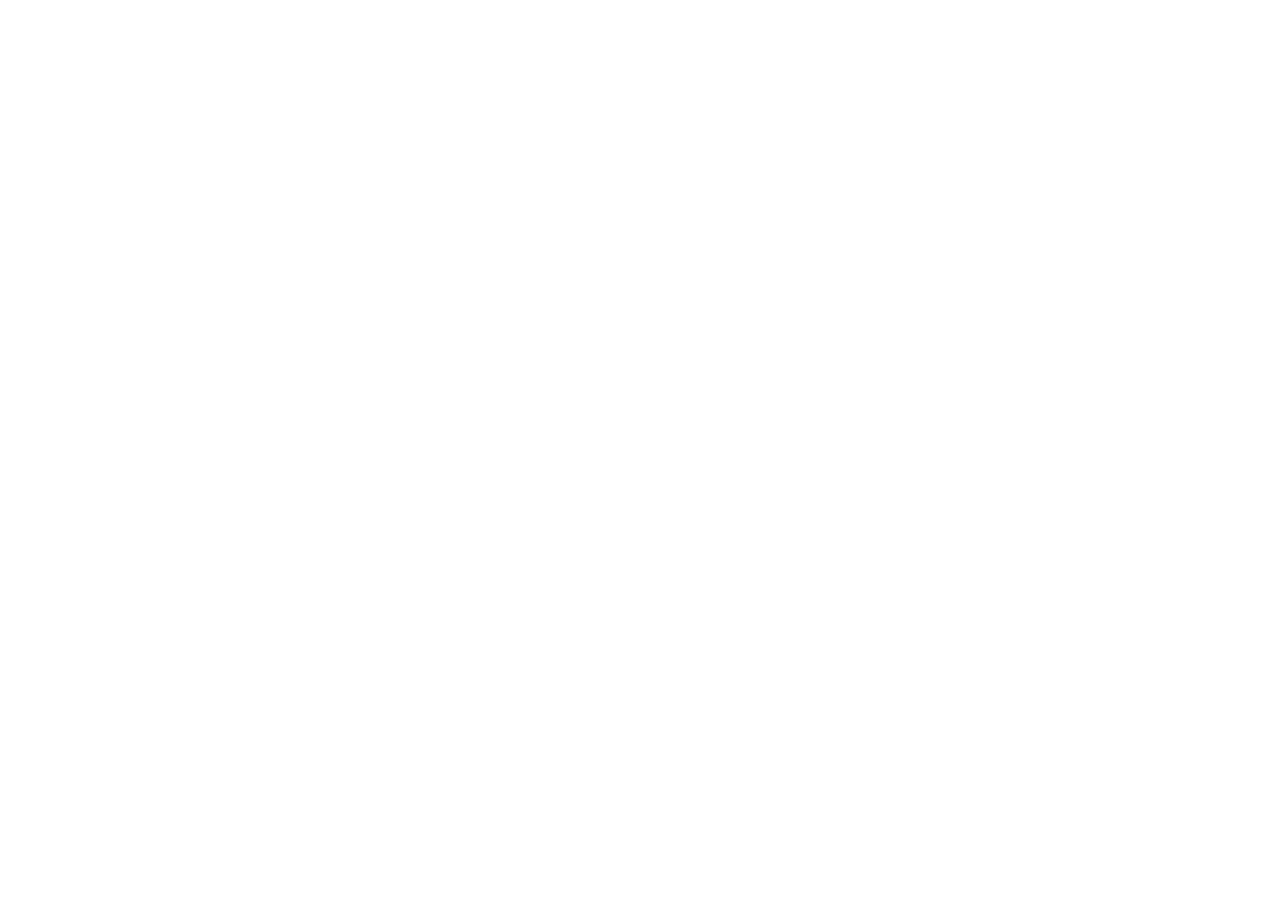
==== index.html @ 43562aa5 "renamed" ====
<!DOCTYPE html>
<html lang="en">
<head>
	<meta charset="UTF-8">
	<title>Canvas</title>
	<style>
		body,#canvas{
			height: 100%;
		}
	</style>
</head>
<body>
	<canvas id="canvas">
	</canvas>
	
	<script src="countdown.js"></script>
	<script src="number.js"></script>
	<!-- <script>
		var ball = {x:512,y:100,r:20,g:2,vx:-4,vy:0,color:"#005588"};
		window.onload = function () {
			 var canvas = document.getElementById("canvas");

			 canvas.width = 1024;
			 canvas.height = 600;

			 var context = canvas.getContext("2d");

			 setInterval(function(){
			 	render(context);
			 	update();
			 }
			 ,
			 50
			 );

			 function update () {
			 	 ball.x += ball.vx;
			 	 ball.y += ball.vy;
			 	 ball.vy += ball.g; 

			 	 if(ball.y >= 600-ball.r){
			 	 	ball.y = 600-ball.r;
			 	 	ball.vy = -ball.vy*0.5;
			 	 }
			 }

			 function render (cxt) {
			 	 cxt.clearRect(0,0,cxt.canvas.width,cxt.canvas.height);

			 	 cxt.fillStyle = ball.color;
			 	 cxt.beginPath();
			 	 cxt.arc(ball.x,ball.y,ball.r,0,2*Math.PI);
			 	 cxt.closePath();

			 	 cxt.fill(); 
			 }
		}
	</script> -->
	

		<!-- //绘制圆
		// window.onload = function () {
		// 	 var canvas = document.getElementById("canvas");

		// 	 canvas.width = 1024;
		// 	 canvas.height = 768;

		// 	 var context = canvas.getContext("2d");

		// 	 context.lineWidth = 5;
		// 	 context.strokeStyle = "#005588";
		// 	 for(var i = 0;i<10;i++){
		// 	 	context.beginPath();
		// 	 	context.arc(50 + i*100, 60, 40, 0, 2*Math.PI*(i+1)/10);
		// 	 	context.closePath();

		// 	 	context.stroke();
		// 	 }

		// 	 for(var i = 0;i<10;i++){
		// 	 	context.beginPath();
		// 	 	context.arc(50 + i*100, 180, 40, 0, 2*Math.PI*(i+1)/10);

		// 	 	context.stroke();
		// 	 }

		// 	 for(var i = 0;i<10;i++){
		// 	 	context.beginPath();
		// 	 	context.arc(50 + i*100, 300, 40, 0, 2*Math.PI*(i+1)/10,true);
		// 	 	context.closePath();

		// 	 	context.stroke();
		// 	 }

		// 	 for(var i = 0;i<10;i++){
		// 	 	context.beginPath();
		// 	 	context.arc(50 + i*100, 420, 40, 0, 2*Math.PI*(i+1)/10,true);

		// 	 	context.stroke();
		// 	 }

		// 	 context.fillStyle = "#005588";
		// 	 for(var i = 0;i<10;i++){
		// 	 	context.beginPath();
		// 	 	context.arc(50 + i*100, 540, 40, 0, 2*Math.PI*(i+1)/10);
		// 	 	context.closePath();

		// 	 	context.fill();
		// 	 }

		// 	 for(var i = 0;i<10;i++){
		// 	 	context.beginPath();
		// 	 	context.arc(50 + i*100, 660, 40, 0, 2*Math.PI*(i+1)/10);

		// 	 	context.fill();
		// 	 }

		// }

		//七巧板
		// var tangram = [
		// 	{p:[{x:0,y:0},{x:400,y:0},{x:200,y:200}],color : "#caff67"},
		// 	{p:[{x:0,y:0},{x:200,y:200},{x:0,y:400}],color : "#67befc"},
		// 	{p:[{x:400,y:0},{x:400,y:200},{x:300,y:300},{x:300,y:100}],color : "#ef3d61"},
		// 	{p:[{x:300,y:100},{x:300,y:300},{x:200,y:200}],color : "#f9f51a"},
		// 	{p:[{x:200,y:200},{x:300,y:300},{x:200,y:400},{x:100,y:300}],color : "#a594c0"},
		// 	{p:[{x:100,y:300},{x:200,y:400},{x:0,y:400}],color : "#fa8ecc"},
		// 	{p:[{x:400,y:200},{x:400,y:400},{x:200,y:400}],color : "#f6ca29"}
		// ]

		// window.onload = function () {
		// 	 var canvas = document.getElementById("canvas");

		// 	 canvas.width = 400;
		// 	 canvas.height = 400;

		// 	 var context = canvas.getContext("2d");
		// 	 for(var i = 0;i<tangram.length;i++){
		// 	 	draw(tangram[i],context);
		// 	 }
			 	
		// }

		// function draw (piece,cxt) {
		// 	 cxt.beginPath();
		// 	 cxt.moveTo(piece.p[0].x, piece.p[0].y);
		// 	 for(var i = 1;i<piece.p.length;i++){
		// 	 	cxt.lineTo(piece.p[i].x,piece.p[i].y);
		// 	 }  	
		// 	 cxt.closePath();

		// 	 cxt.fillStyle = piece.color;
		// 	 cxt.fill();

		// 	 cxt.strokeStyle = "black";
		// 	 cxt.lineWidth = 3;
		// 	 cxt.stroke();
		// } -->
	

</body>
</html>
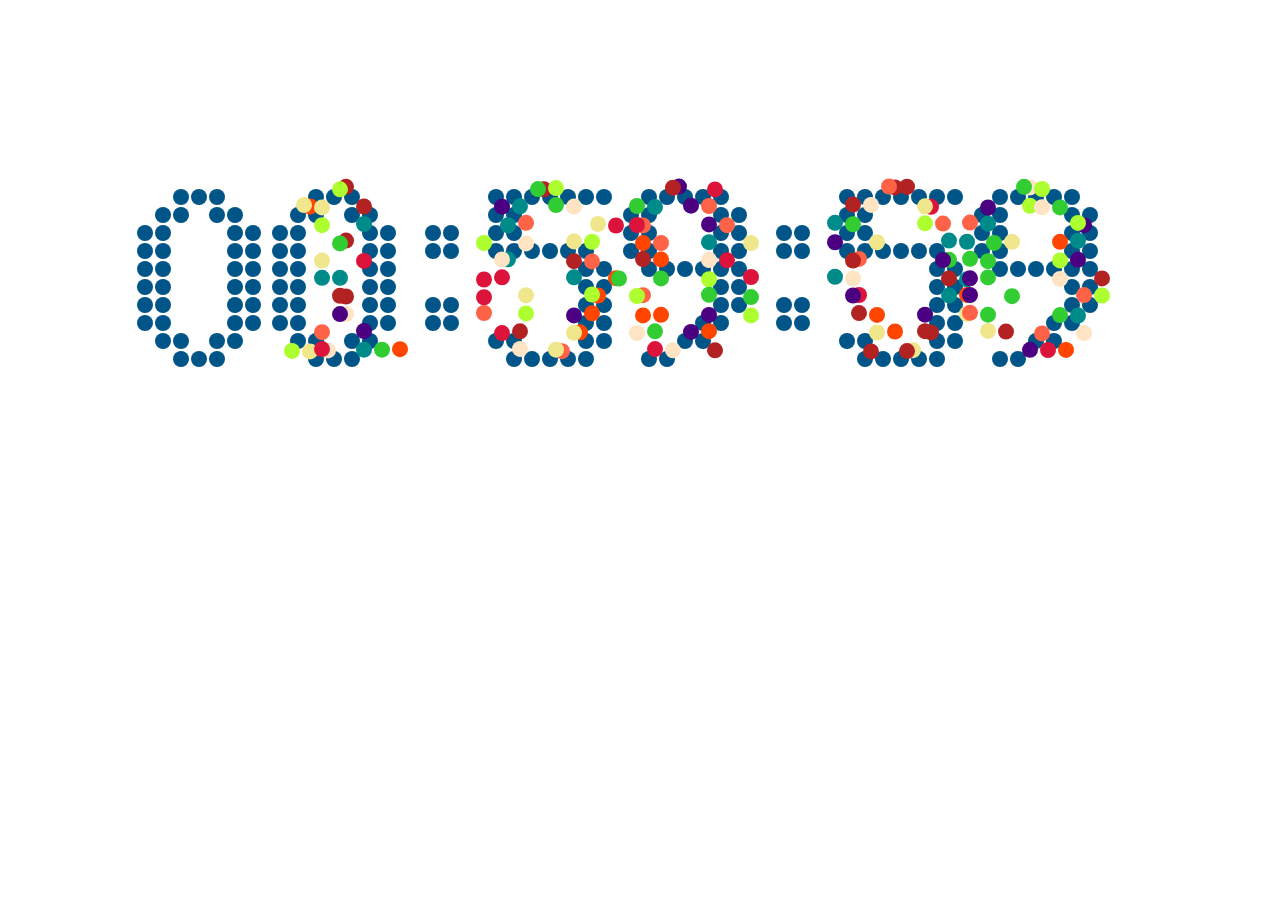
==== commit 6e3ff776: "modified" ====
--- a/index.html
+++ b/index.html
@@ -13,8 +13,8 @@
 	<canvas id="canvas">
 	</canvas>
 	
-	<script src="countdown.js"></script>
-	<script src="number.js"></script>
+	<script src="yvette14.github.io/countdown.js"></script>
+	<script src="yvette14.github.io/number.js"></script>
 	<!-- <script>
 		var ball = {x:512,y:100,r:20,g:2,vx:-4,vy:0,color:"#005588"};
 		window.onload = function () {
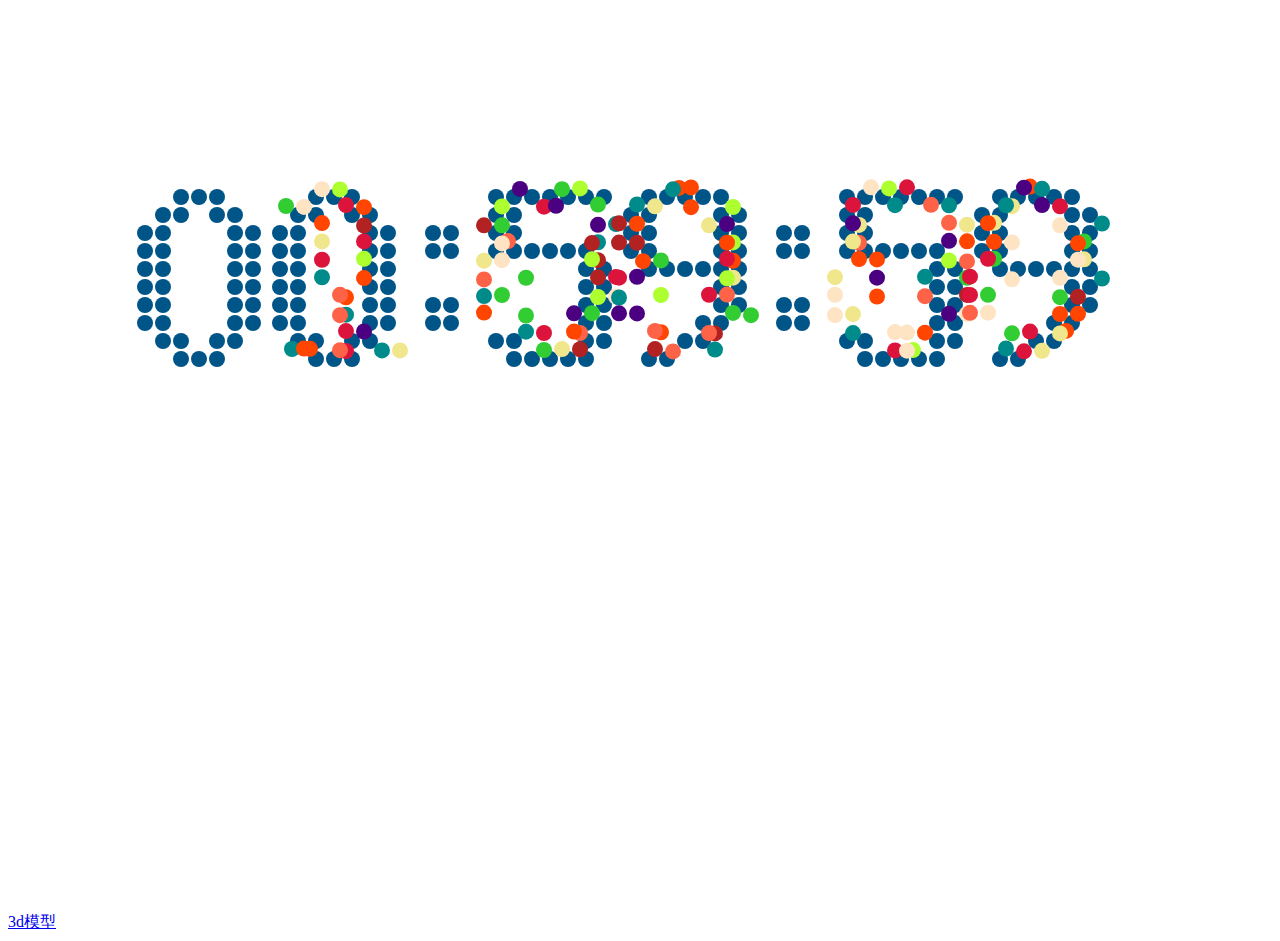
==== commit a5fff796: "modified" ====
--- a/index.html
+++ b/index.html
@@ -12,6 +12,7 @@
 <body>
 	<canvas id="canvas">
 	</canvas>
+	<a href="html/3d">3d模型</a>
 	
 	<script src="yvette14.github.io/countdown.js"></script>
 	<script src="yvette14.github.io/number.js"></script>
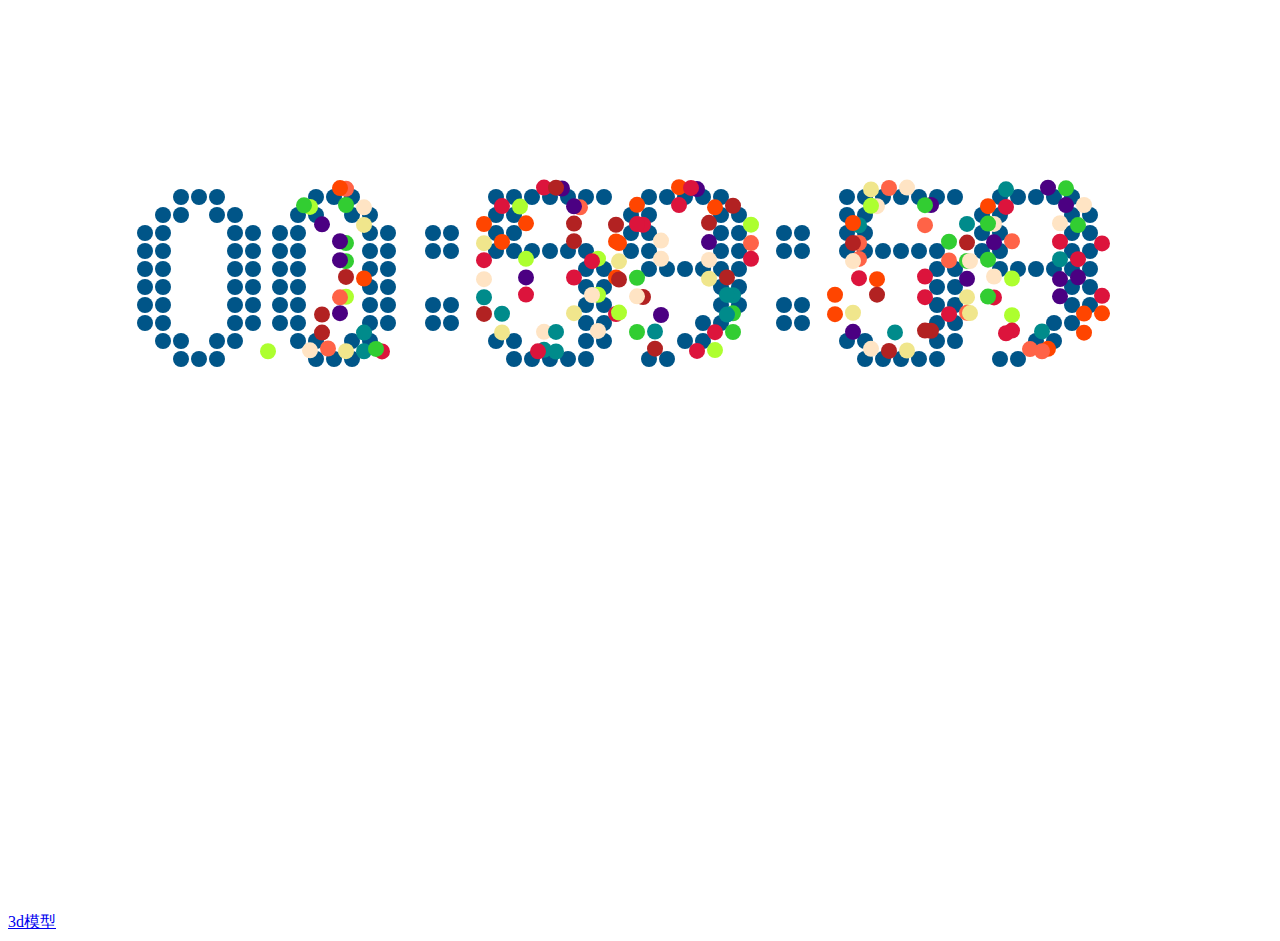
==== commit e4832da8: "modified" ====
--- a/index.html
+++ b/index.html
@@ -12,7 +12,7 @@
 <body>
 	<canvas id="canvas">
 	</canvas>
-	<a href="html/3d">3d模型</a>
+	<a href="html/3d.html">3d模型</a>
 	
 	<script src="yvette14.github.io/countdown.js"></script>
 	<script src="yvette14.github.io/number.js"></script>
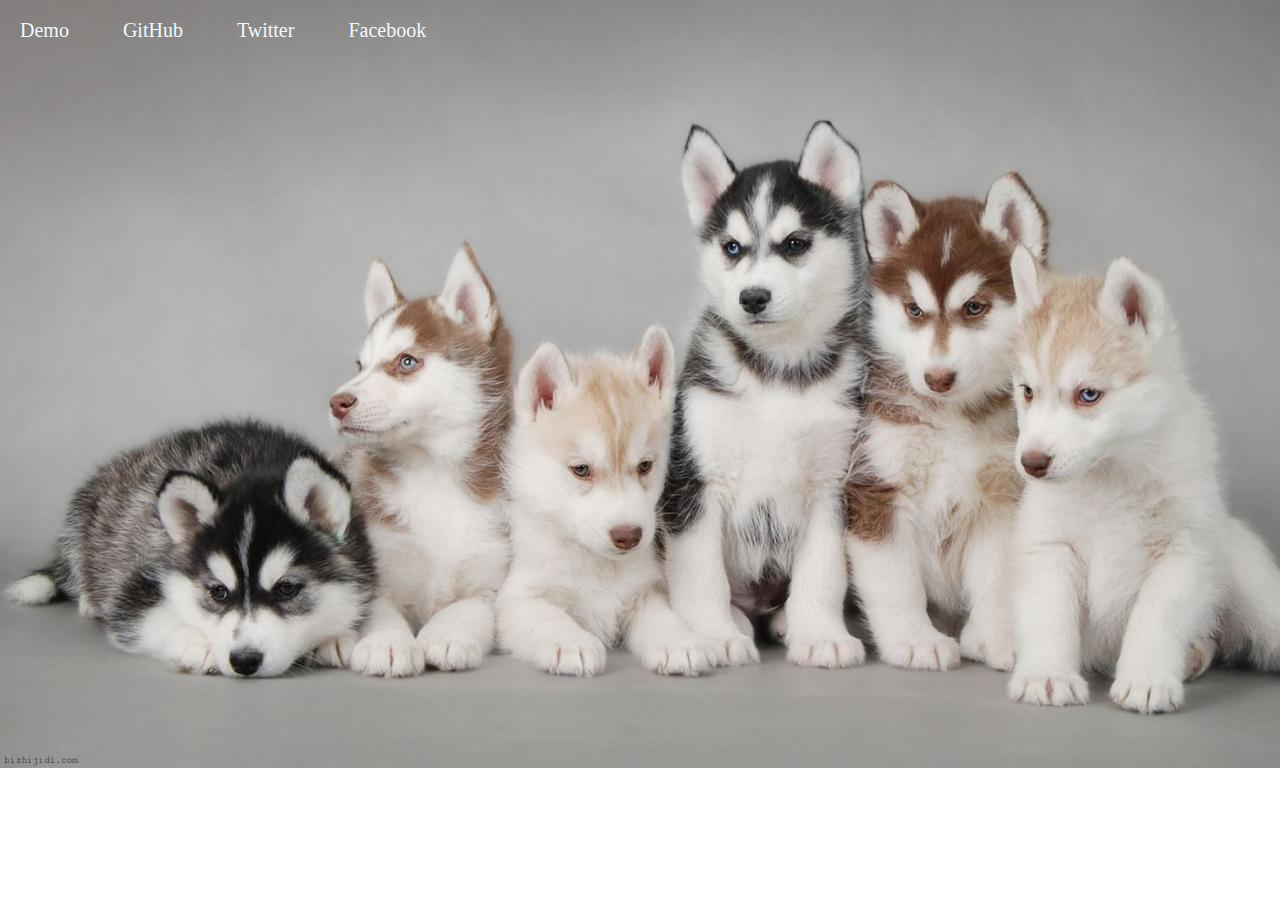
==== commit e84bcf98: "new blog" ====
--- a/index.html
+++ b/index.html
@@ -2,162 +2,82 @@
 <html lang="en">
 <head>
 	<meta charset="UTF-8">
-	<title>Canvas</title>
+	<title>Yvette's Blog</title>
 	<style>
-		body,#canvas{
-			height: 100%;
+		*{
+			margin: 0;
+			padding: 0;
+			border: 0;
+		}
+
+		body{
+			background:url(images/dog.jpg) 0 0 no-repeat;
+		}
+
+		.nav{
+			position: relative;
+			width: 600px;
+			height: 40px;
+			margin:20px;
+		}
+
+		ul li{
+			position: relative;
+			list-style: none;
+			display: inline-block;
+			padding-right:50px;
+			font-size: 20px;
+			line-height: 20px;
+		}
+		
+		ul li a:link,ul li a:visited{
+			display: block;
+			text-decoration: none;
+			color: #F0F8FF;
+			font-family: "Microsoft Yahei";
+			text-align: center;
+		}
+
+		ul li a:hover,ul li a:active{
+			display: block;
+			text-decoration: none;
+			color: #EEE8AA;
+			font-family: "Microsoft Yahei";
+			text-align: center;
+		}
+
+		#demo-list{
+			display: none;
+			position: absolute;
+		}
+
+		#demo-list li{
+			display: block;
+			padding-top: 20px;
+			text-align: center;
+			font-size: 16px;
+		}
+
+		#demo:hover #demo-list{
+			display: block;
 		}
 	</style>
+
 </head>
 <body>
-	<canvas id="canvas">
-	</canvas>
-	<a href="html/3d.html">3d模型</a>
-	
-	<script src="yvette14.github.io/countdown.js"></script>
-	<script src="yvette14.github.io/number.js"></script>
-	<!-- <script>
-		var ball = {x:512,y:100,r:20,g:2,vx:-4,vy:0,color:"#005588"};
-		window.onload = function () {
-			 var canvas = document.getElementById("canvas");
-
-			 canvas.width = 1024;
-			 canvas.height = 600;
-
-			 var context = canvas.getContext("2d");
-
-			 setInterval(function(){
-			 	render(context);
-			 	update();
-			 }
-			 ,
-			 50
-			 );
-
-			 function update () {
-			 	 ball.x += ball.vx;
-			 	 ball.y += ball.vy;
-			 	 ball.vy += ball.g; 
-
-			 	 if(ball.y >= 600-ball.r){
-			 	 	ball.y = 600-ball.r;
-			 	 	ball.vy = -ball.vy*0.5;
-			 	 }
-			 }
-
-			 function render (cxt) {
-			 	 cxt.clearRect(0,0,cxt.canvas.width,cxt.canvas.height);
-
-			 	 cxt.fillStyle = ball.color;
-			 	 cxt.beginPath();
-			 	 cxt.arc(ball.x,ball.y,ball.r,0,2*Math.PI);
-			 	 cxt.closePath();
-
-			 	 cxt.fill(); 
-			 }
-		}
-	</script> -->
-	
-
-		<!-- //绘制圆
-		// window.onload = function () {
-		// 	 var canvas = document.getElementById("canvas");
-
-		// 	 canvas.width = 1024;
-		// 	 canvas.height = 768;
-
-		// 	 var context = canvas.getContext("2d");
-
-		// 	 context.lineWidth = 5;
-		// 	 context.strokeStyle = "#005588";
-		// 	 for(var i = 0;i<10;i++){
-		// 	 	context.beginPath();
-		// 	 	context.arc(50 + i*100, 60, 40, 0, 2*Math.PI*(i+1)/10);
-		// 	 	context.closePath();
-
-		// 	 	context.stroke();
-		// 	 }
-
-		// 	 for(var i = 0;i<10;i++){
-		// 	 	context.beginPath();
-		// 	 	context.arc(50 + i*100, 180, 40, 0, 2*Math.PI*(i+1)/10);
-
-		// 	 	context.stroke();
-		// 	 }
-
-		// 	 for(var i = 0;i<10;i++){
-		// 	 	context.beginPath();
-		// 	 	context.arc(50 + i*100, 300, 40, 0, 2*Math.PI*(i+1)/10,true);
-		// 	 	context.closePath();
-
-		// 	 	context.stroke();
-		// 	 }
-
-		// 	 for(var i = 0;i<10;i++){
-		// 	 	context.beginPath();
-		// 	 	context.arc(50 + i*100, 420, 40, 0, 2*Math.PI*(i+1)/10,true);
-
-		// 	 	context.stroke();
-		// 	 }
-
-		// 	 context.fillStyle = "#005588";
-		// 	 for(var i = 0;i<10;i++){
-		// 	 	context.beginPath();
-		// 	 	context.arc(50 + i*100, 540, 40, 0, 2*Math.PI*(i+1)/10);
-		// 	 	context.closePath();
-
-		// 	 	context.fill();
-		// 	 }
-
-		// 	 for(var i = 0;i<10;i++){
-		// 	 	context.beginPath();
-		// 	 	context.arc(50 + i*100, 660, 40, 0, 2*Math.PI*(i+1)/10);
-
-		// 	 	context.fill();
-		// 	 }
-
-		// }
-
-		//七巧板
-		// var tangram = [
-		// 	{p:[{x:0,y:0},{x:400,y:0},{x:200,y:200}],color : "#caff67"},
-		// 	{p:[{x:0,y:0},{x:200,y:200},{x:0,y:400}],color : "#67befc"},
-		// 	{p:[{x:400,y:0},{x:400,y:200},{x:300,y:300},{x:300,y:100}],color : "#ef3d61"},
-		// 	{p:[{x:300,y:100},{x:300,y:300},{x:200,y:200}],color : "#f9f51a"},
-		// 	{p:[{x:200,y:200},{x:300,y:300},{x:200,y:400},{x:100,y:300}],color : "#a594c0"},
-		// 	{p:[{x:100,y:300},{x:200,y:400},{x:0,y:400}],color : "#fa8ecc"},
-		// 	{p:[{x:400,y:200},{x:400,y:400},{x:200,y:400}],color : "#f6ca29"}
-		// ]
-
-		// window.onload = function () {
-		// 	 var canvas = document.getElementById("canvas");
-
-		// 	 canvas.width = 400;
-		// 	 canvas.height = 400;
-
-		// 	 var context = canvas.getContext("2d");
-		// 	 for(var i = 0;i<tangram.length;i++){
-		// 	 	draw(tangram[i],context);
-		// 	 }
-			 	
-		// }
-
-		// function draw (piece,cxt) {
-		// 	 cxt.beginPath();
-		// 	 cxt.moveTo(piece.p[0].x, piece.p[0].y);
-		// 	 for(var i = 1;i<piece.p.length;i++){
-		// 	 	cxt.lineTo(piece.p[i].x,piece.p[i].y);
-		// 	 }  	
-		// 	 cxt.closePath();
-
-		// 	 cxt.fillStyle = piece.color;
-		// 	 cxt.fill();
-
-		// 	 cxt.strokeStyle = "black";
-		// 	 cxt.lineWidth = 3;
-		// 	 cxt.stroke();
-		// } -->
-	
-
+	<div class="nav">
+		<ul>
+			<li id="demo"><a href="" target="_blank">Demo</a>
+				<ul id="demo-list">
+					<li><a href="html/canvas.html">Canvas倒计时</a></li>
+					<li><a href="html/3d.html">Css3D翻板</a></li>
+					<li><a href="html/cube.html">Css3D立方体</a></li>
+				</ul>
+			</li>
+			<li><a href="https://github.com/Yvette14" target="_blank">GitHub</a></li>
+			<li><a href="https://twitter.com/@bing547080843ai" target="_blank">Twitter</a></li>
+			<li><a href="https://www.facebook.com/tanyibing1014" target="_blank">Facebook</a></li>
+		</ul>
+	</div>
 </body>
 </html>